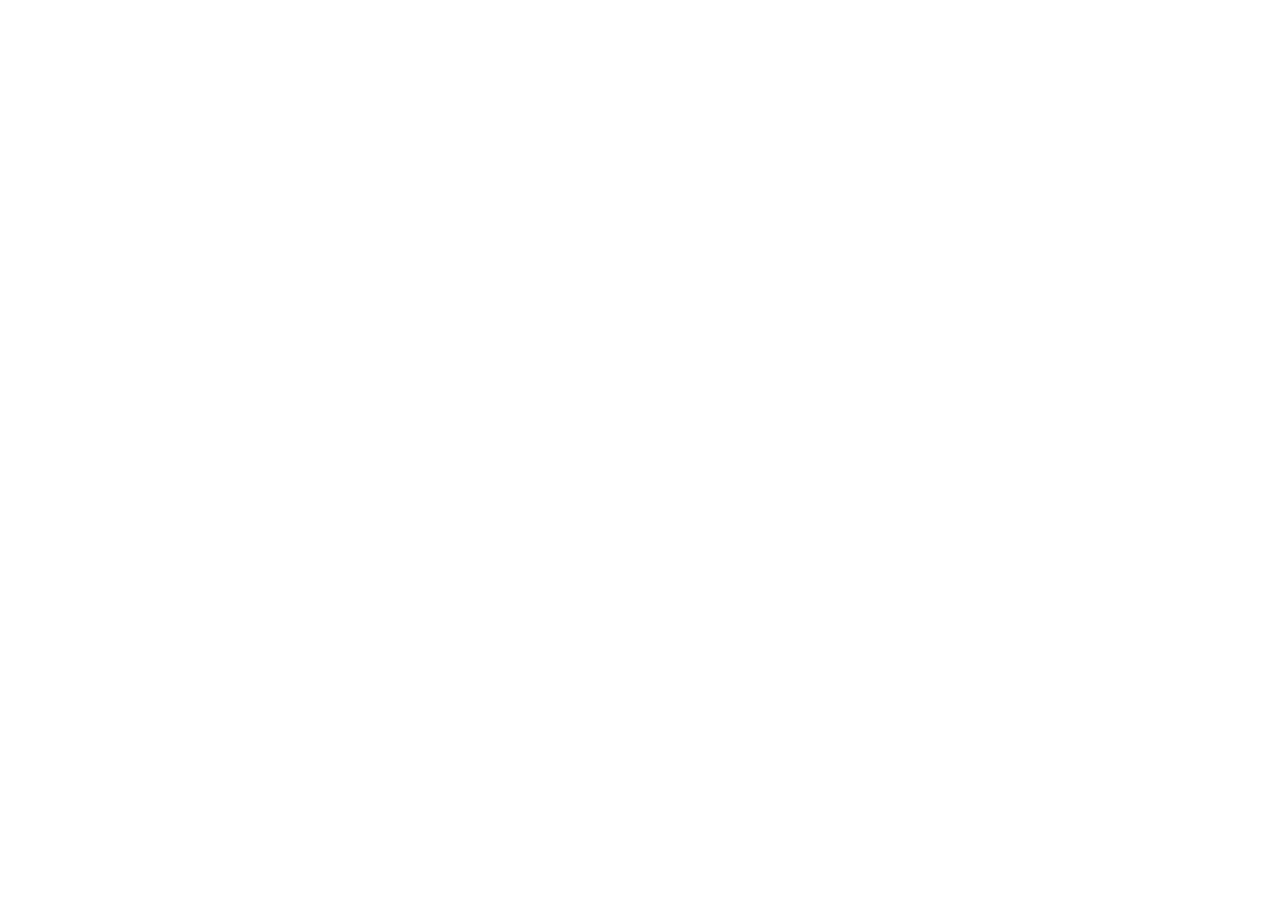
==== Pagina-Web/login.html @ bc2add14 "creación de carpetas" ====
<!DOCTYPE html>
<html lang="es">
    <head>
        <meta charset="UTF-8">
        <title>Login - Lígneo Carpintería</title>
        <link rel="icon" type="image/jpg" href="./logo-ligneo/ligneo-simbolo-inverso.svg">
    </head>

    <body>
        <header>

        </header>

        <main>

        </main>

        <footer>

        </footer>

    </body>
</html>
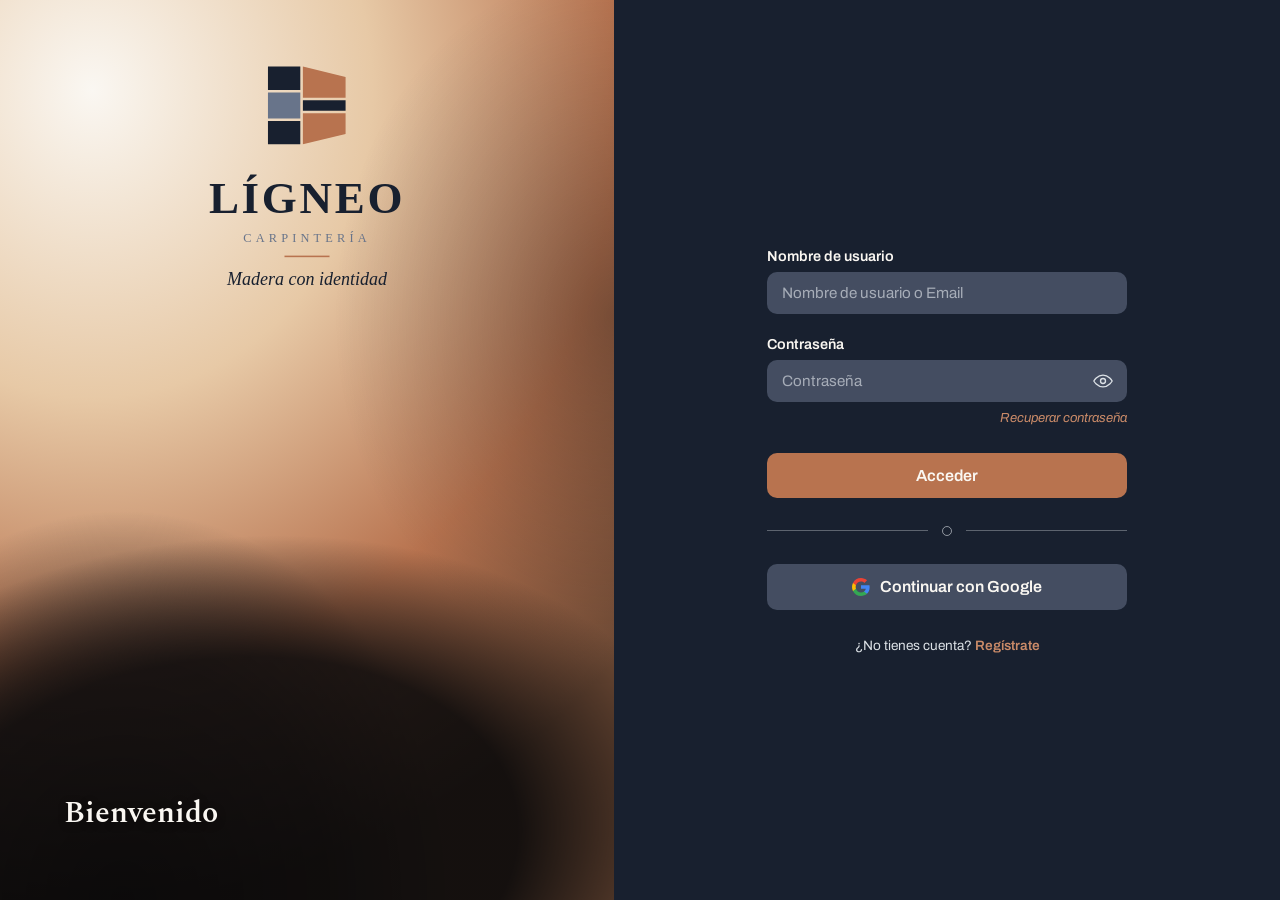
==== commit ed6de089: "Implementar login responsive con panel hero en tablet/escritorio Añade el formulario de login con di" ====
--- a/Pagina-Web/login.html
+++ b/Pagina-Web/login.html
@@ -2,22 +2,108 @@
 <html lang="es">
     <head>
         <meta charset="UTF-8">
+        <meta name="viewport" content="width=device-width, initial-scale=1.0">
         <title>Login - Lígneo Carpintería</title>
-        <link rel="icon" type="image/jpg" href="./logo-ligneo/ligneo-simbolo-inverso.svg">
+        <link rel="icon" type="image/svg+xml" href="../logo-ligneo/ligneo-favicon.svg">
+        <link rel="preconnect" href="https://fonts.googleapis.com">
+        <link rel="preconnect" href="https://fonts.gstatic.com" crossorigin>
+        <link href="https://fonts.googleapis.com/css2?family=Archivo:wght@400;500;600&family=Spectral:ital,wght@0,500;0,600;1,400&display=swap" rel="stylesheet">
+        <link rel="stylesheet" href="./css/login.css">
     </head>
 
     <body>
-        <header>
+        <main class="login-page">
 
-        </header>
+            <!-- Panel izquierdo: solo visible en tablet / escritorio -->
+            <section class="login-hero" aria-hidden="true">
+                <div class="login-hero__wave"></div>
 
-        <main>
+                <div class="login-hero__brand">
+                    <img class="login-hero__logo" src="../logo-ligneo/ligneo-vertical.svg" alt="">
+                    <div class="login-hero__underline"></div>
+                    <p class="login-hero__tagline">Madera con identidad</p>
+                </div>
+
+                <p class="login-hero__welcome">Bienvenido</p>
+            </section>
+
+            <!-- Panel derecho: formulario, siempre visible -->
+            <section class="login-form-panel">
+                <div class="login-form-wrap">
+
+                    <!-- Cabecera con logo horizontal: solo visible en móvil -->
+                    <header class="login-brand-mobile">
+                        <img class="login-brand-mobile__logo" src="../logo-ligneo/ligneo-horizontal-inverso.svg" alt="Lígneo Carpintería">
+                    </header>
+
+                    <form class="login-form" id="login-form" novalidate>
+
+                        <div class="form-field">
+                            <label for="username">Nombre de usuario</label>
+                            <input
+                                type="text"
+                                id="username"
+                                name="username"
+                                placeholder="Nombre de usuario o Email"
+                                autocomplete="username"
+                                required
+                            >
+                            <p class="form-error" id="username-error" role="alert"></p>
+                        </div>
+
+                        <div class="form-field">
+                            <label for="password">Contraseña</label>
+                            <div class="password-field">
+                                <input
+                                    type="password"
+                                    id="password"
+                                    name="password"
+                                    placeholder="Contraseña"
+                                    autocomplete="current-password"
+                                    required
+                                    minlength="6"
+                                >
+                                <button type="button" class="toggle-password" id="toggle-password" aria-label="Mostrar contraseña" aria-pressed="false">
+                                    <svg class="icon-eye" viewBox="0 0 24 24" fill="none" xmlns="http://www.w3.org/2000/svg" aria-hidden="true">
+                                        <path d="M1 12s4-7 11-7 11 7 11 7-4 7-11 7-11-7-11-7Z" stroke="currentColor" stroke-width="1.6" stroke-linecap="round" stroke-linejoin="round"/>
+                                        <circle cx="12" cy="12" r="3" stroke="currentColor" stroke-width="1.6"/>
+                                    </svg>
+                                    <svg class="icon-eye-off" viewBox="0 0 24 24" fill="none" xmlns="http://www.w3.org/2000/svg" aria-hidden="true">
+                                        <path d="M3 3l18 18M10.6 10.6a3 3 0 0 0 4.24 4.24M9.9 4.24A10.9 10.9 0 0 1 12 4c7 0 11 7 11 7a13.4 13.4 0 0 1-3.17 3.88M6.5 6.6C3.9 8.3 2 11 2 11s4 7 11 7c1.4 0 2.7-.27 3.9-.74" stroke="currentColor" stroke-width="1.6" stroke-linecap="round" stroke-linejoin="round"/>
+                                    </svg>
+                                </button>
+                            </div>
+                            <p class="form-error" id="password-error" role="alert"></p>
+                            <a href="#" class="forgot-password">Recuperar contraseña</a>
+                        </div>
+
+                        <p class="form-message" id="form-message" role="alert"></p>
+
+                        <button type="submit" class="btn btn-primary">Acceder</button>
+
+                        <div class="divider" role="presentation">
+                            <span></span>
+                            <i></i>
+                            <span></span>
+                        </div>
+
+                        <button type="button" class="btn btn-google" id="google-login">
+                            <svg class="icon-google" viewBox="0 0 18 18" xmlns="http://www.w3.org/2000/svg" aria-hidden="true">
+                                <path fill="#4285F4" d="M17.64 9.2c0-.64-.06-1.25-.16-1.84H9v3.48h4.84a4.14 4.14 0 0 1-1.8 2.72v2.26h2.9c1.7-1.57 2.7-3.88 2.7-6.62Z"/>
+                                <path fill="#34A853" d="M9 18c2.43 0 4.47-.8 5.96-2.18l-2.9-2.26c-.8.54-1.84.86-3.06.86-2.35 0-4.34-1.59-5.05-3.72H.95v2.33A9 9 0 0 0 9 18Z"/>
+                                <path fill="#FBBC05" d="M3.95 10.7A5.4 5.4 0 0 1 3.67 9c0-.59.1-1.17.28-1.7V4.97H.95A9 9 0 0 0 0 9c0 1.45.35 2.83.95 4.03l3-2.33Z"/>
+                                <path fill="#EA4335" d="M9 3.58c1.32 0 2.51.46 3.44 1.35l2.58-2.58C13.46.89 11.43 0 9 0A9 9 0 0 0 .95 4.97l3 2.33C4.66 5.17 6.65 3.58 9 3.58Z"/>
+                            </svg>
+                            Continuar con Google
+                        </button>
+                    </form>
+
+                    <p class="signup-text">¿No tienes cuenta? <a href="#">Regístrate</a></p>
+                </div>
+            </section>
 
         </main>
 
-        <footer>
-
-        </footer>
-
+        <script src="./js/login.js"></script>
     </body>
-</html>+</html>
--- a/Pagina-Web/css/login.css
+++ b/Pagina-Web/css/login.css
@@ -0,0 +1,440 @@
+/* ==========================================================================
+   Lígneo Carpintería — Login
+   Paleta e identidad: ver ../logo-ligneo/LEEME.txt
+   ========================================================================== */
+
+:root {
+    --color-ink: #18202f;       /* tinta principal / fondo oscuro */
+    --color-ink-soft: #1f2940;
+    --color-slate: #68748a;     /* gris azulado */
+    --color-mist: #dce1e6;      /* gris claro */
+    --color-cream: #faf7f2;     /* crema */
+    --color-copper: #b8734f;    /* cobre / acento */
+    --color-copper-light: #c98a68;
+
+    --font-serif: "Spectral", "Georgia", serif;
+    --font-sans: "Archivo", "Segoe UI", sans-serif;
+
+    --radius-md: 10px;
+    --radius-lg: 16px;
+}
+
+* {
+    box-sizing: border-box;
+}
+
+html,
+body {
+    height: 100%;
+}
+
+body {
+    margin: 0;
+    font-family: var(--font-sans);
+    background: var(--color-ink);
+    color: var(--color-mist);
+    -webkit-font-smoothing: antialiased;
+}
+
+img {
+    max-width: 100%;
+    display: block;
+}
+
+/* ==========================================================================
+   Layout general — mobile first (diseño de referencia: iPhone)
+   ========================================================================== */
+
+.login-page {
+    min-height: 100vh;
+    display: flex;
+    flex-direction: column;
+}
+
+/* Panel hero (imagen de marca) — oculto en móvil */
+.login-hero {
+    display: none;
+}
+
+.login-form-panel {
+    flex: 1;
+    display: flex;
+    align-items: center;
+    justify-content: center;
+    background: var(--color-ink);
+    padding: 32px 24px 40px;
+}
+
+.login-form-wrap {
+    width: 100%;
+    max-width: 360px;
+}
+
+/* Logo horizontal — solo en móvil, sustituido por el hero en pantallas grandes */
+.login-brand-mobile {
+    display: flex;
+    justify-content: center;
+    margin-bottom: 40px;
+}
+
+.login-brand-mobile__logo {
+    height: 68px;
+    width: auto;
+    margin: 0 auto;
+}
+
+/* ==========================================================================
+   Formulario
+   ========================================================================== */
+
+.login-form {
+    display: flex;
+    flex-direction: column;
+}
+
+.form-field {
+    margin-bottom: 22px;
+}
+
+.form-field label {
+    display: block;
+    font-size: 0.85rem;
+    font-weight: 600;
+    color: var(--color-cream);
+    margin-bottom: 8px;
+}
+
+.form-field input[type="text"],
+.form-field input[type="password"] {
+    width: 100%;
+    padding: 12px 14px;
+    border-radius: var(--radius-md);
+    border: 1px solid transparent;
+    background: rgba(104, 116, 138, 0.55);
+    color: var(--color-cream);
+    font-family: var(--font-sans);
+    font-size: 0.95rem;
+    outline: none;
+    transition: border-color 0.15s ease, background 0.15s ease;
+}
+
+.form-field input::placeholder {
+    color: rgba(220, 225, 230, 0.65);
+}
+
+.form-field input:focus {
+    border-color: var(--color-copper);
+    background: rgba(104, 116, 138, 0.7);
+}
+
+.form-field input:user-invalid {
+    border-color: #c96a5a;
+}
+
+.password-field {
+    position: relative;
+}
+
+.password-field input {
+    padding-right: 44px;
+}
+
+.toggle-password {
+    position: absolute;
+    top: 50%;
+    right: 8px;
+    transform: translateY(-50%);
+    background: none;
+    border: none;
+    padding: 6px;
+    display: flex;
+    align-items: center;
+    justify-content: center;
+    color: var(--color-mist);
+    cursor: pointer;
+    border-radius: 6px;
+}
+
+.toggle-password:hover,
+.toggle-password:focus-visible {
+    color: var(--color-cream);
+}
+
+.toggle-password svg {
+    width: 20px;
+    height: 20px;
+}
+
+/* Solo un icono visible a la vez: el ojo tachado se muestra
+   únicamente cuando el botón tiene la clase "is-visible" */
+.toggle-password .icon-eye-off {
+    display: none;
+}
+
+.toggle-password.is-visible .icon-eye {
+    display: none;
+}
+
+.toggle-password.is-visible .icon-eye-off {
+    display: block;
+}
+
+.form-error {
+    margin: 6px 2px 0;
+    font-size: 0.78rem;
+    color: #e28a76;
+    min-height: 1em;
+}
+
+.form-error:empty {
+    display: none;
+}
+
+.form-message {
+    margin: -6px 0 16px;
+    font-size: 0.85rem;
+    text-align: center;
+}
+
+.form-message:empty {
+    display: none;
+}
+
+.form-message.is-success {
+    color: #7fbf9e;
+}
+
+.form-message.is-error {
+    color: #e28a76;
+}
+
+.forgot-password {
+    display: block;
+    text-align: right;
+    margin-top: 8px;
+    font-size: 0.82rem;
+    font-style: italic;
+    color: var(--color-copper-light);
+    text-decoration: none;
+}
+
+.forgot-password:hover {
+    text-decoration: underline;
+}
+
+/* Botones */
+.btn {
+    display: flex;
+    align-items: center;
+    justify-content: center;
+    gap: 10px;
+    width: 100%;
+    padding: 13px 16px;
+    border-radius: var(--radius-md);
+    border: none;
+    font-family: var(--font-sans);
+    font-size: 0.95rem;
+    font-weight: 600;
+    cursor: pointer;
+    transition: filter 0.15s ease, transform 0.05s ease;
+}
+
+.btn:active {
+    transform: translateY(1px);
+}
+
+.btn-primary {
+    background: var(--color-copper);
+    color: var(--color-cream);
+    margin-top: 6px;
+}
+
+.btn-primary:hover {
+    filter: brightness(1.08);
+}
+
+.btn-primary:disabled {
+    opacity: 0.6;
+    cursor: not-allowed;
+}
+
+.btn-google {
+    background: rgba(104, 116, 138, 0.55);
+    color: var(--color-cream);
+}
+
+.btn-google:hover {
+    background: rgba(104, 116, 138, 0.7);
+}
+
+.icon-google {
+    width: 18px;
+    height: 18px;
+    flex-shrink: 0;
+}
+
+/* Divider con círculo central */
+.divider {
+    display: flex;
+    align-items: center;
+    gap: 14px;
+    margin: 28px 0;
+}
+
+.divider span {
+    flex: 1;
+    height: 1px;
+    background: rgba(220, 225, 230, 0.35);
+}
+
+.divider i {
+    width: 10px;
+    height: 10px;
+    border-radius: 50%;
+    border: 1.5px solid rgba(220, 225, 230, 0.6);
+    flex-shrink: 0;
+}
+
+.signup-text {
+    margin: 28px 0 0;
+    text-align: center;
+    font-size: 0.85rem;
+    color: var(--color-mist);
+}
+
+.signup-text a {
+    color: var(--color-copper-light);
+    font-weight: 600;
+    text-decoration: none;
+}
+
+.signup-text a:hover {
+    text-decoration: underline;
+}
+
+/* ==========================================================================
+   Tablet / escritorio (diseño de referencia: iPad y MacBook) — split screen
+   ========================================================================== */
+
+@media (min-width: 768px) {
+    .login-page {
+        flex-direction: row;
+    }
+
+    /* Oculta la cabecera de marca de móvil, el hero la sustituye */
+    .login-brand-mobile {
+        display: none;
+    }
+
+    .login-hero {
+        display: flex;
+        position: relative;
+        flex-direction: column;
+        justify-content: flex-start;
+        overflow: hidden;
+        flex: 0 0 44%;
+        min-height: 100%;
+        padding: 40px;
+        background:
+            radial-gradient(120% 90% at 15% 10%, var(--color-cream) 0%, #e7c9a6 38%, var(--color-copper) 72%, #6e4a35 100%);
+    }
+
+    .login-hero__wave {
+        position: absolute;
+        inset: 0;
+        background:
+            radial-gradient(75% 60% at 20% 100%, rgba(24, 32, 47, 0.92) 0%, rgba(24, 32, 47, 0.55) 45%, rgba(24, 32, 47, 0) 72%),
+            radial-gradient(65% 55% at 100% 35%, rgba(24, 32, 47, 0.35) 0%, rgba(24, 32, 47, 0) 70%);
+        mix-blend-mode: multiply;
+    }
+
+    .login-hero__wave::before {
+        content: "";
+        position: absolute;
+        width: 160%;
+        height: 70%;
+        left: -45%;
+        bottom: -30%;
+        background: radial-gradient(closest-side, var(--color-ink) 62%, transparent 100%);
+        border-radius: 45%;
+        transform: rotate(-8deg);
+        opacity: 0.9;
+    }
+
+    .login-hero__brand,
+    .login-hero__welcome {
+        position: relative;
+        z-index: 1;
+    }
+
+    .login-hero__brand {
+        margin: 0;
+        display: flex;
+        justify-content: center;
+    }
+
+    .login-hero__logo {
+        width: min(300px, 82%);
+        margin: 0 auto;
+    }
+
+    .login-hero__underline,
+    .login-hero__tagline {
+        display: none;
+    }
+
+    .login-hero__welcome {
+        margin: auto 0 0;
+        font-family: var(--font-serif);
+        font-size: 1.5rem;
+        font-weight: 600;
+        color: var(--color-cream);
+        text-shadow: 0 2px 10px rgba(0, 0, 0, 0.25);
+    }
+
+    .login-form-panel {
+        flex: 1;
+        padding: 40px;
+        justify-content: center;
+    }
+
+    .login-form-wrap {
+        max-width: 320px;
+    }
+}
+
+/* ==========================================================================
+   Escritorio amplio (diseño de referencia: MacBook) — más aire, mismo layout
+   ========================================================================== */
+
+@media (min-width: 1200px) {
+    .login-hero {
+        flex: 0 0 48%;
+        padding: 64px;
+    }
+
+    .login-hero__logo {
+        width: 360px;
+    }
+
+    .login-hero__welcome {
+        font-size: 1.9rem;
+    }
+
+    .login-form-panel {
+        padding: 64px;
+    }
+
+    .login-form-wrap {
+        max-width: 360px;
+    }
+
+    .form-field label {
+        font-size: 0.9rem;
+    }
+
+    .btn {
+        font-size: 1rem;
+        padding: 14px 16px;
+    }
+}
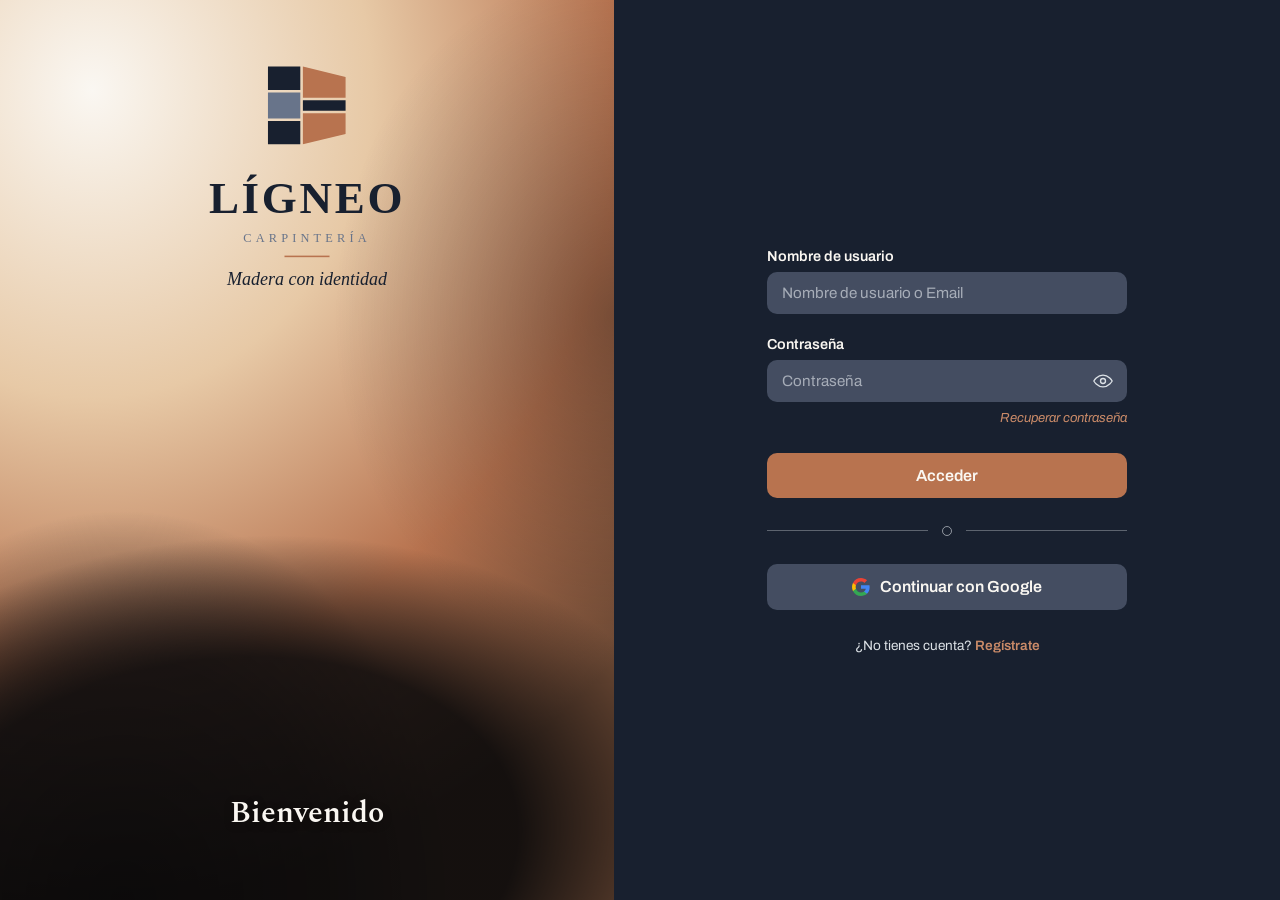
==== commit f091c709: "Centrar logotipos y comentar el código del login - Corrige el logo móvil: el SVG horizontal reserva " ====
--- a/Pagina-Web/login.html
+++ b/Pagina-Web/login.html
@@ -2,42 +2,67 @@
 <html lang="es">
     <head>
         <meta charset="UTF-8">
+        <!-- Ancho = ancho del dispositivo: necesario para que las media queries de login.css respondan al tamaño real de pantalla y no a un viewport de escritorio simulado -->
         <meta name="viewport" content="width=device-width, initial-scale=1.0">
         <title>Login - Lígneo Carpintería</title>
         <link rel="icon" type="image/svg+xml" href="../logo-ligneo/ligneo-favicon.svg">
+
+        <!-- Tipografías de marca (ver logo-ligneo/LEEME.txt): Spectral para títulos, Archivo para el resto -->
         <link rel="preconnect" href="https://fonts.googleapis.com">
         <link rel="preconnect" href="https://fonts.gstatic.com" crossorigin>
         <link href="https://fonts.googleapis.com/css2?family=Archivo:wght@400;500;600&family=Spectral:ital,wght@0,500;0,600;1,400&display=swap" rel="stylesheet">
+
         <link rel="stylesheet" href="./css/login.css">
     </head>
 
     <body>
+        <!-- Contenedor de toda la pantalla de login. En móvil apila los dos <section>
+             en columna (el hero queda oculto); desde 768px pasa a fila y forma el
+             split-screen: hero a la izquierda, formulario a la derecha. -->
         <main class="login-page">
 
-            <!-- Panel izquierdo: solo visible en tablet / escritorio -->
+            <!-- Panel izquierdo con la imagen de marca. Solo se muestra en tablet/escritorio
+                 (display:none en móvil, ver login.css); es puramente decorativo, por eso
+                 aria-hidden="true": no aporta nada que el lector de pantalla deba anunciar. -->
             <section class="login-hero" aria-hidden="true">
+                <!-- Capa que oscurece la esquina inferior del degradado para simular
+                     la "ola" oscura del diseño original, sin depender de una imagen -->
                 <div class="login-hero__wave"></div>
 
+                <!-- Logotipo vertical (símbolo + nombre + eslogan), centrado y arriba del panel -->
                 <div class="login-hero__brand">
                     <img class="login-hero__logo" src="../logo-ligneo/ligneo-vertical.svg" alt="">
+                    <!-- El propio SVG ya incluye el nombre y el eslogan "Madera con identidad";
+                         estos dos elementos quedan ocultos en pantallas >=768px (login.css) y
+                         solo existirían como refuerzo textual si en algún momento se dejara de
+                         usar el logo vertical. -->
                     <div class="login-hero__underline"></div>
                     <p class="login-hero__tagline">Madera con identidad</p>
                 </div>
 
+                <!-- Texto de bienvenida anclado abajo del panel (margin-top:auto en login.css) -->
                 <p class="login-hero__welcome">Bienvenido</p>
             </section>
 
-            <!-- Panel derecho: formulario, siempre visible -->
+            <!-- Panel derecho: el formulario de acceso. Siempre visible, es el único panel en móvil. -->
             <section class="login-form-panel">
                 <div class="login-form-wrap">
 
-                    <!-- Cabecera con logo horizontal: solo visible en móvil -->
+                    <!-- Logo horizontal, solo visible en móvil (login.css lo oculta desde 768px,
+                         porque en tablet/escritorio ya está el logo vertical del panel hero).
+                         Es un <div> con background-image en vez de <img> porque el SVG original
+                         reserva un margen vacío a la derecha del dibujo (ver comentario en
+                         login.css); con background-position/size se recorta ese espacio y el
+                         logotipo queda realmente centrado. -->
                     <header class="login-brand-mobile">
-                        <img class="login-brand-mobile__logo" src="../logo-ligneo/ligneo-horizontal-inverso.svg" alt="Lígneo Carpintería">
+                        <div class="login-brand-mobile__logo" role="img" aria-label="Lígneo Carpintería"></div>
                     </header>
 
+                    <!-- novalidate: desactivamos la validación nativa del navegador para
+                         controlar nosotros los mensajes de error (ver login.js) -->
                     <form class="login-form" id="login-form" novalidate>
 
+                        <!-- Campo de usuario/email -->
                         <div class="form-field">
                             <label for="username">Nombre de usuario</label>
                             <input
@@ -48,9 +73,11 @@
                                 autocomplete="username"
                                 required
                             >
+                            <!-- Mensaje de error específico de este campo; login.js escribe aquí el texto -->
                             <p class="form-error" id="username-error" role="alert"></p>
                         </div>
 
+                        <!-- Campo de contraseña, con botón para mostrar/ocultar el texto -->
                         <div class="form-field">
                             <label for="password">Contraseña</label>
                             <div class="password-field">
@@ -63,11 +90,16 @@
                                     required
                                     minlength="6"
                                 >
+                                <!-- aria-pressed y aria-label se actualizan por JS según el estado -->
                                 <button type="button" class="toggle-password" id="toggle-password" aria-label="Mostrar contraseña" aria-pressed="false">
+                                    <!-- Icono "ojo abierto": visible por defecto (contraseña oculta) -->
                                     <svg class="icon-eye" viewBox="0 0 24 24" fill="none" xmlns="http://www.w3.org/2000/svg" aria-hidden="true">
                                         <path d="M1 12s4-7 11-7 11 7 11 7-4 7-11 7-11-7-11-7Z" stroke="currentColor" stroke-width="1.6" stroke-linecap="round" stroke-linejoin="round"/>
                                         <circle cx="12" cy="12" r="3" stroke="currentColor" stroke-width="1.6"/>
                                     </svg>
+                                    <!-- Icono "ojo tachado": oculto por defecto vía CSS (.icon-eye-off),
+                                         login.js alterna la clase "is-visible" del botón para mostrar
+                                         uno u otro (nunca los dos a la vez). -->
                                     <svg class="icon-eye-off" viewBox="0 0 24 24" fill="none" xmlns="http://www.w3.org/2000/svg" aria-hidden="true">
                                         <path d="M3 3l18 18M10.6 10.6a3 3 0 0 0 4.24 4.24M9.9 4.24A10.9 10.9 0 0 1 12 4c7 0 11 7 11 7a13.4 13.4 0 0 1-3.17 3.88M6.5 6.6C3.9 8.3 2 11 2 11s4 7 11 7c1.4 0 2.7-.27 3.9-.74" stroke="currentColor" stroke-width="1.6" stroke-linecap="round" stroke-linejoin="round"/>
                                     </svg>
@@ -77,16 +109,20 @@
                             <a href="#" class="forgot-password">Recuperar contraseña</a>
                         </div>
 
+                        <!-- Mensaje general del envío (éxito o error de login); login.js le añade
+                             la clase "is-success" o "is-error" según el resultado -->
                         <p class="form-message" id="form-message" role="alert"></p>
 
                         <button type="submit" class="btn btn-primary">Acceder</button>
 
+                        <!-- Separador "o" entre el login normal y el de Google: dos líneas con un círculo en medio -->
                         <div class="divider" role="presentation">
                             <span></span>
                             <i></i>
                             <span></span>
                         </div>
 
+                        <!-- Login social con Google; de momento es un placeholder (ver login.js) -->
                         <button type="button" class="btn btn-google" id="google-login">
                             <svg class="icon-google" viewBox="0 0 18 18" xmlns="http://www.w3.org/2000/svg" aria-hidden="true">
                                 <path fill="#4285F4" d="M17.64 9.2c0-.64-.06-1.25-.16-1.84H9v3.48h4.84a4.14 4.14 0 0 1-1.8 2.72v2.26h2.9c1.7-1.57 2.7-3.88 2.7-6.62Z"/>
--- a/Pagina-Web/css/login.css
+++ b/Pagina-Web/css/login.css
@@ -1,9 +1,17 @@
 /* ==========================================================================
    Lígneo Carpintería — Login
    Paleta e identidad: ver ../logo-ligneo/LEEME.txt
+
+   Estructura del archivo:
+   1. Variables y reset
+   2. Layout general mobile-first (referencia: iPhone)
+   3. Formulario (campos, botones, divisor, enlaces)
+   4. Tablet / escritorio: panel hero a la izquierda (referencia: iPad)
+   5. Escritorio amplio: mismo layout con más aire (referencia: MacBook)
    ========================================================================== */
 
 :root {
+    /* Colores de marca (ver LEEME.txt) */
     --color-ink: #18202f;       /* tinta principal / fondo oscuro */
     --color-ink-soft: #1f2940;
     --color-slate: #68748a;     /* gris azulado */
@@ -12,6 +20,7 @@
     --color-copper: #b8734f;    /* cobre / acento */
     --color-copper-light: #c98a68;
 
+    /* Tipografías de marca (cargadas desde Google Fonts en login.html) */
     --font-serif: "Spectral", "Georgia", serif;
     --font-sans: "Archivo", "Segoe UI", sans-serif;
 
@@ -19,6 +28,7 @@
     --radius-lg: 16px;
 }
 
+/* Reset básico: el padding/border no aumentan el ancho declarado de nada */
 * {
     box-sizing: border-box;
 }
@@ -43,12 +53,14 @@
 
 /* ==========================================================================
    Layout general — mobile first (diseño de referencia: iPhone)
+   Por defecto (sin media query) solo existe una columna: el panel de
+   formulario. El panel hero se activa más abajo a partir de 768px.
    ========================================================================== */
 
 .login-page {
     min-height: 100vh;
     display: flex;
-    flex-direction: column;
+    flex-direction: column; /* en escritorio/tablet pasa a "row", ver media query */
 }
 
 /* Panel hero (imagen de marca) — oculto en móvil */
@@ -60,17 +72,19 @@
     flex: 1;
     display: flex;
     align-items: center;
-    justify-content: center;
+    justify-content: center; /* centra login-form-wrap horizontalmente */
     background: var(--color-ink);
     padding: 32px 24px 40px;
 }
 
+/* Columna central que agrupa el logo (móvil) y el <form>; su max-width
+   evita que los campos se vean demasiado anchos en pantallas grandes */
 .login-form-wrap {
     width: 100%;
     max-width: 360px;
 }
 
-/* Logo horizontal — solo en móvil, sustituido por el hero en pantallas grandes */
+/* Logo horizontal — solo en móvil, sustituido por el logo del hero en pantallas grandes */
 .login-brand-mobile {
     display: flex;
     justify-content: center;
@@ -78,9 +92,21 @@
 }
 
 .login-brand-mobile__logo {
+    /* El archivo ligneo-horizontal-inverso.svg declara un viewBox de
+       400x80, pero el dibujo real (símbolo + texto) solo ocupa los
+       primeros ~230px de ancho: el resto es margen vacío a la derecha
+       incluido en el propio SVG. Si se centra el <img> completo, el
+       logotipo visible queda descentrado hacia la izquierda. Lo
+       recortamos aquí con background-size/position para centrar de
+       verdad el dibujo, no el lienzo vacío que lo rodea.
+       (viewBox 400x80 · dibujo real x:2-232 y:10-70) */
+    width: 197px;
     height: 68px;
-    width: auto;
     margin: 0 auto;
+    background-image: url("../../logo-ligneo/ligneo-horizontal-inverso.svg");
+    background-repeat: no-repeat;
+    background-position: left center;
+    background-size: 340px 68px;
 }
 
 /* ==========================================================================
@@ -92,6 +118,7 @@
     flex-direction: column;
 }
 
+/* Bloque label + input (+ mensaje de error) */
 .form-field {
     margin-bottom: 22px;
 }
@@ -110,7 +137,7 @@
     padding: 12px 14px;
     border-radius: var(--radius-md);
     border: 1px solid transparent;
-    background: rgba(104, 116, 138, 0.55);
+    background: rgba(104, 116, 138, 0.55); /* --color-slate con transparencia */
     color: var(--color-cream);
     font-family: var(--font-sans);
     font-size: 0.95rem;
@@ -127,18 +154,23 @@
     background: rgba(104, 116, 138, 0.7);
 }
 
+/* Borde rojizo cuando el navegador considera el valor inválido
+   (p.ej. tras enviar el formulario con un campo vacío) */
 .form-field input:user-invalid {
     border-color: #c96a5a;
 }
 
+/* Envoltorio del input de contraseña, necesario para poder posicionar
+   el botón de mostrar/ocultar contraseña en su interior */
 .password-field {
     position: relative;
 }
 
 .password-field input {
-    padding-right: 44px;
-}
-
+    padding-right: 44px; /* deja hueco para que el icono no tape el texto escrito */
+}
+
+/* Botón de mostrar/ocultar contraseña, centrado verticalmente dentro del input */
 .toggle-password {
     position: absolute;
     top: 50%;
@@ -165,8 +197,9 @@
     height: 20px;
 }
 
-/* Solo un icono visible a la vez: el ojo tachado se muestra
-   únicamente cuando el botón tiene la clase "is-visible" */
+/* Solo un icono visible a la vez: por defecto se ve el ojo abierto
+   (contraseña oculta); login.js añade la clase "is-visible" al botón
+   cuando el usuario revela la contraseña, lo que intercambia los iconos. */
 .toggle-password .icon-eye-off {
     display: none;
 }
@@ -179,6 +212,7 @@
     display: block;
 }
 
+/* Mensaje de error bajo un campo concreto (usuario o contraseña) */
 .form-error {
     margin: 6px 2px 0;
     font-size: 0.78rem;
@@ -186,10 +220,12 @@
     min-height: 1em;
 }
 
+/* Si login.js no ha escrito ningún mensaje, el párrafo no ocupa espacio visual */
 .form-error:empty {
     display: none;
 }
 
+/* Mensaje general del envío del formulario (éxito o error de login) */
 .form-message {
     margin: -6px 0 16px;
     font-size: 0.85rem;
@@ -222,12 +258,12 @@
     text-decoration: underline;
 }
 
-/* Botones */
+/* Botones (Acceder / Continuar con Google comparten esta base) */
 .btn {
     display: flex;
     align-items: center;
     justify-content: center;
-    gap: 10px;
+    gap: 10px; /* separación entre icono y texto, si lo hay */
     width: 100%;
     padding: 13px 16px;
     border-radius: var(--radius-md);
@@ -240,7 +276,7 @@
 }
 
 .btn:active {
-    transform: translateY(1px);
+    transform: translateY(1px); /* pequeño feedback de "pulsado" */
 }
 
 .btn-primary {
@@ -253,6 +289,7 @@
     filter: brightness(1.08);
 }
 
+/* Estado mientras login.js procesa el envío (botón deshabilitado) */
 .btn-primary:disabled {
     opacity: 0.6;
     cursor: not-allowed;
@@ -270,10 +307,11 @@
 .icon-google {
     width: 18px;
     height: 18px;
-    flex-shrink: 0;
-}
-
-/* Divider con círculo central */
+    flex-shrink: 0; /* que el texto del botón nunca lo comprima */
+}
+
+/* Divisor "o" entre el login normal y el de Google: dos líneas con un
+   pequeño círculo hueco en el centro (sin texto, según el diseño original) */
 .divider {
     display: flex;
     align-items: center;
@@ -282,7 +320,7 @@
 }
 
 .divider span {
-    flex: 1;
+    flex: 1; /* las dos líneas reparten el espacio disponible a partes iguales */
     height: 1px;
     background: rgba(220, 225, 230, 0.35);
 }
@@ -314,6 +352,8 @@
 
 /* ==========================================================================
    Tablet / escritorio (diseño de referencia: iPad y MacBook) — split screen
+   A partir de aquí el login pasa de una columna a dos: el panel hero
+   (marca) aparece a la izquierda y el formulario queda a la derecha.
    ========================================================================== */
 
 @media (min-width: 768px) {
@@ -328,17 +368,21 @@
 
     .login-hero {
         display: flex;
-        position: relative;
+        position: relative; /* referencia para la "ola" y el z-index del contenido */
         flex-direction: column;
-        justify-content: flex-start;
-        overflow: hidden;
+        justify-content: flex-start; /* el logo queda arriba del panel */
+        overflow: hidden; /* recorta la "ola" (::before) que sobresale del panel */
         flex: 0 0 44%;
         min-height: 100%;
         padding: 40px;
+        /* Degradado cálido crema -> cobre -> marrón que simula el fondo
+           de madera/textura del diseño original, sin depender de una imagen */
         background:
             radial-gradient(120% 90% at 15% 10%, var(--color-cream) 0%, #e7c9a6 38%, var(--color-copper) 72%, #6e4a35 100%);
     }
 
+    /* Capa que oscurece progresivamente la esquina inferior izquierda del
+       degradado, dando la sensación de una "ola" oscura entrando en el panel */
     .login-hero__wave {
         position: absolute;
         inset: 0;
@@ -348,6 +392,8 @@
         mix-blend-mode: multiply;
     }
 
+    /* Forma ovalada que refuerza la "ola": un óvalo oscuro rotado que
+       sobresale por debajo del panel (el overflow:hidden del padre lo recorta) */
     .login-hero__wave::before {
         content: "";
         position: absolute;
@@ -361,6 +407,8 @@
         opacity: 0.9;
     }
 
+    /* El logo y el texto "Bienvenido" deben quedar por encima de la
+       "ola" (login-hero__wave), de ahí el z-index */
     .login-hero__brand,
     .login-hero__welcome {
         position: relative;
@@ -370,7 +418,7 @@
     .login-hero__brand {
         margin: 0;
         display: flex;
-        justify-content: center;
+        justify-content: center; /* centra el logo horizontalmente en el panel */
     }
 
     .login-hero__logo {
@@ -378,13 +426,16 @@
         margin: 0 auto;
     }
 
+    /* El propio SVG del logo vertical ya incluye el nombre y el eslogan,
+       así que estos elementos de refuerzo en el HTML no se muestran aquí */
     .login-hero__underline,
     .login-hero__tagline {
         display: none;
     }
 
     .login-hero__welcome {
-        margin: auto 0 0;
+        margin: auto 0 0; /* lo empuja hasta el final del panel (flex-direction: column) */
+        text-align: center; /* centrado horizontal dentro del panel */
         font-family: var(--font-serif);
         font-size: 1.5rem;
         font-weight: 600;
@@ -405,6 +456,8 @@
 
 /* ==========================================================================
    Escritorio amplio (diseño de referencia: MacBook) — más aire, mismo layout
+   Mismo split-screen de arriba; aquí solo se ajustan tamaños y espaciados
+   para pantallas más grandes.
    ========================================================================== */
 
 @media (min-width: 1200px) {
